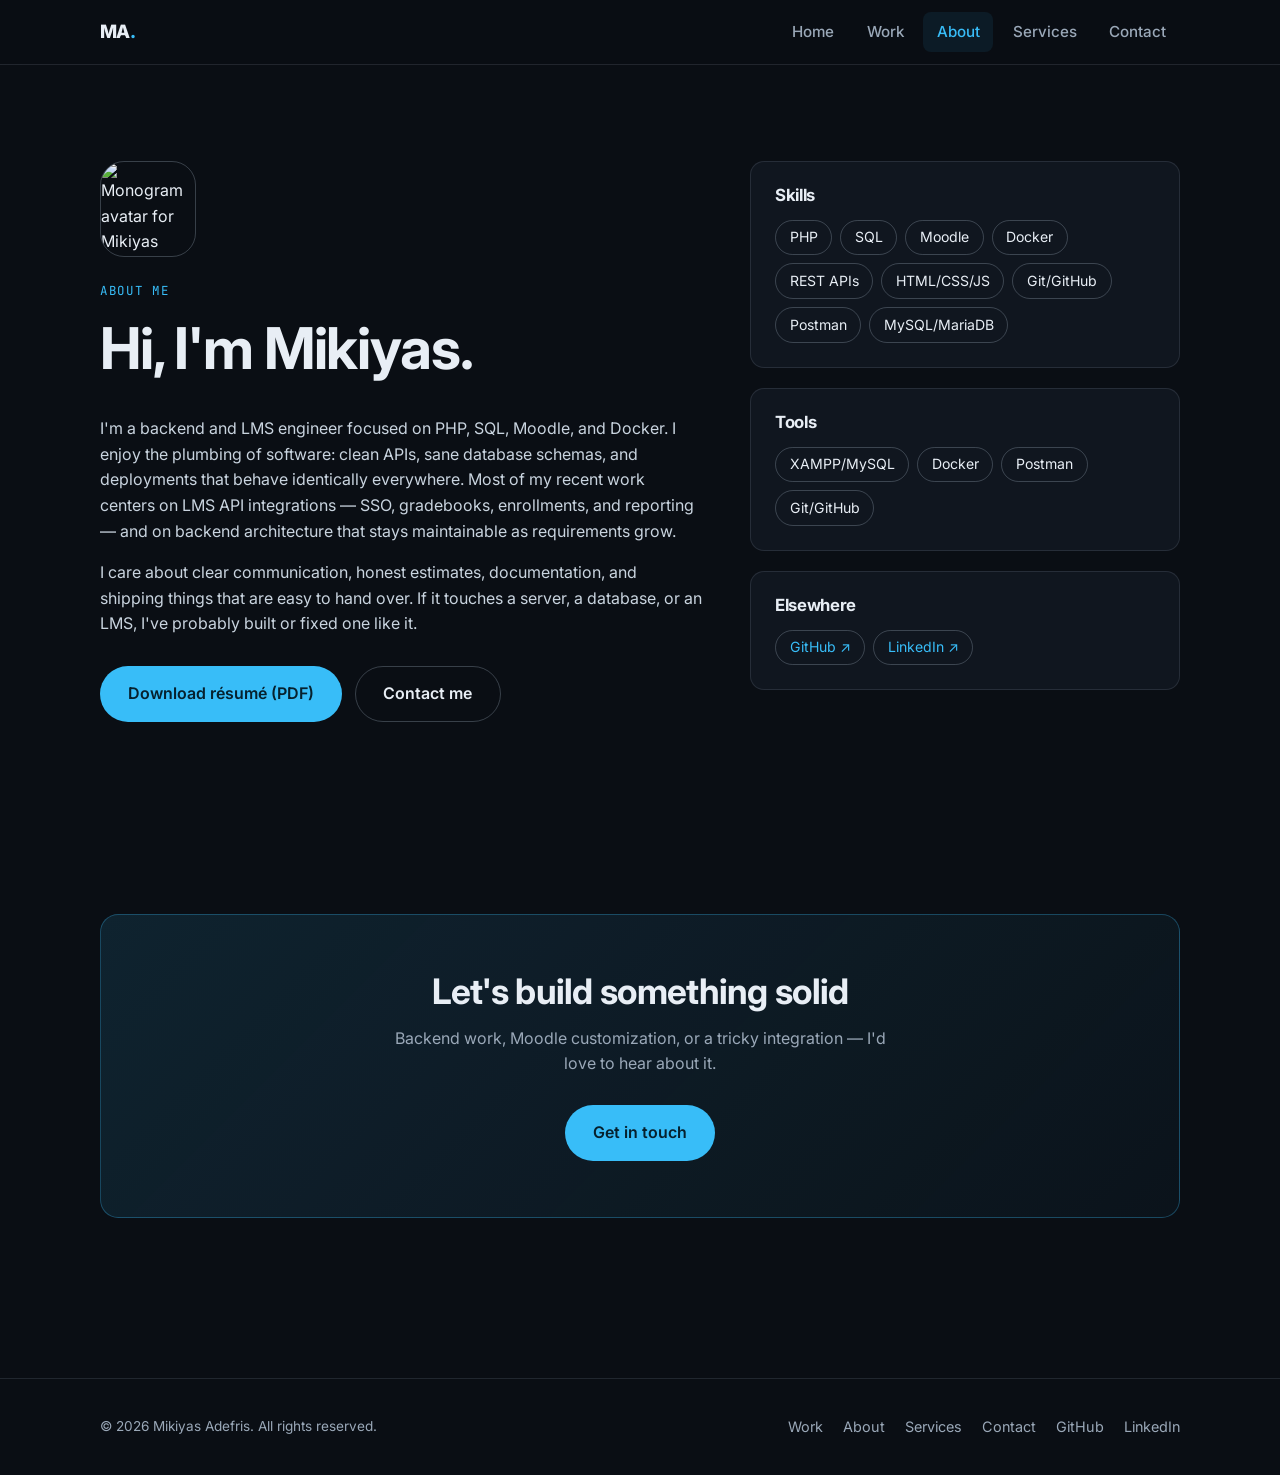
==== about.html @ 08652364 "Initial Portolio" ====
<!DOCTYPE html>
<html lang="en">
<head>
  <meta charset="utf-8">
  <meta name="viewport" content="width=device-width, initial-scale=1">
  <title>About — Mikiyas Adefris | Backend &amp; LMS Engineer</title>
  <meta name="description" content="About Mikiyas Adefris: a backend and LMS engineer working with PHP, SQL, Moodle, and Docker, focused on LMS API integrations and clean backend architecture.">
  <link rel="canonical" href="https://YOUR_DOMAIN/about.html">
  <meta property="og:type" content="website">
  <meta property="og:title" content="About — Mikiyas Adefris">
  <meta property="og:description" content="Backend and LMS engineer working with PHP, SQL, Moodle, and Docker.">
  <meta property="og:url" content="https://YOUR_DOMAIN/about.html">
  <meta property="og:image" content="https://YOUR_DOMAIN/assets/img/og-image.png">
  <meta name="twitter:card" content="summary_large_image">
  <link rel="icon" href="assets/img/favicon.svg" type="image/svg+xml">
  <meta name="theme-color" content="#0a0e14">
  <link rel="preconnect" href="https://fonts.googleapis.com">
  <link rel="preconnect" href="https://fonts.gstatic.com" crossorigin>
  <link href="https://fonts.googleapis.com/css2?family=Inter:wght@400;500;600;700;800&family=JetBrains+Mono:wght@400;500&display=swap" rel="stylesheet">
  <link rel="stylesheet" href="assets/css/styles.css">
  <script src="assets/js/main.js" defer></script>
</head>
<body>
  <a class="skip-link" href="#main">Skip to content</a>

  <header class="site-header">
    <div class="container header-inner">
      <a class="brand" href="index.html">MA<span>.</span></a>
      <button class="nav-toggle" aria-expanded="false" aria-controls="site-nav">
        <span class="visually-hidden">Menu</span>
        <svg viewBox="0 0 24 24" fill="none" stroke="currentColor" stroke-width="2" stroke-linecap="round" aria-hidden="true"><path d="M4 7h16M4 12h16M4 17h16"/></svg>
      </button>
      <nav class="site-nav" id="site-nav" aria-label="Main navigation">
        <ul>
          <li><a href="index.html">Home</a></li>
          <li><a href="work.html">Work</a></li>
          <li><a href="about.html" aria-current="page">About</a></li>
          <li><a href="services.html">Services</a></li>
          <li><a href="contact.html">Contact</a></li>
        </ul>
      </nav>
    </div>
  </header>

  <main id="main">
    <section class="section">
      <div class="container about-grid">
        <div>
          <img class="about-avatar" src="assets/img/avatar.svg" alt="Monogram avatar for Mikiyas Adefris" width="96" height="96">
          <span class="eyebrow">About me</span>
          <h1>Hi, I'm Mikiyas.</h1>
          <div class="prose">
            <p>I'm a backend and LMS engineer focused on PHP, SQL, Moodle, and Docker. I enjoy the plumbing of software: clean APIs, sane database schemas, and deployments that behave identically everywhere. Most of my recent work centers on LMS API integrations — SSO, gradebooks, enrollments, and reporting — and on backend architecture that stays maintainable as requirements grow.</p>
            <p>I care about clear communication, honest estimates, documentation, and shipping things that are easy to hand over. If it touches a server, a database, or an LMS, I've probably built or fixed one like it.</p>
          </div>
          <div class="hero-actions">
            <!-- PLACEHOLDER: replace RESUME_URL with the path to your PDF,
                 e.g. assets/files/Mikiyas-Adefris-Resume.pdf -->
            <a class="btn btn-primary btn-lg" href="RESUME_URL" download>Download résumé (PDF)</a>
            <a class="btn btn-secondary btn-lg" href="contact.html">Contact me</a>
          </div>
        </div>

        <aside aria-label="Skills and tools">
          <div class="skill-group">
            <h3>Skills</h3>
            <ul class="skill-list">
              <li>PHP</li>
              <li>SQL</li>
              <li>Moodle</li>
              <li>Docker</li>
              <li>REST APIs</li>
              <li>HTML/CSS/JS</li>
              <li>Git/GitHub</li>
              <li>Postman</li>
              <li>MySQL/MariaDB</li>
            </ul>
          </div>
          <div class="skill-group">
            <h3>Tools</h3>
            <ul class="skill-list">
              <li>XAMPP/MySQL</li>
              <li>Docker</li>
              <li>Postman</li>
              <li>Git/GitHub</li>
            </ul>
          </div>
          <div class="skill-group">
            <h3>Elsewhere</h3>
            <ul class="skill-list">
              <li><a href="https://github.com/micky-afro" target="_blank" rel="noopener">GitHub ↗</a></li>
              <li><a href="https://www.linkedin.com/in/mikiyas-adefris-61a785260" target="_blank" rel="noopener">LinkedIn ↗</a></li>
            </ul>
          </div>
        </aside>
      </div>
    </section>

    <section class="section">
      <div class="container">
        <div class="cta-band reveal">
          <h2>Let's build something solid</h2>
          <p>Backend work, Moodle customization, or a tricky integration — I'd love to hear about it.</p>
          <a class="btn btn-primary btn-lg" href="contact.html">Get in touch</a>
        </div>
      </div>
    </section>
  </main>

  <footer class="site-footer">
    <div class="container footer-inner">
      <p class="footer-copy">&copy; <span data-year>2026</span> Mikiyas Adefris. All rights reserved.</p>
      <ul class="footer-links">
        <li><a href="work.html">Work</a></li>
        <li><a href="about.html">About</a></li>
        <li><a href="services.html">Services</a></li>
        <li><a href="contact.html">Contact</a></li>
        <li><a href="https://github.com/micky-afro" target="_blank" rel="noopener">GitHub</a></li>
        <li><a href="https://www.linkedin.com/in/mikiyas-adefris-61a785260" target="_blank" rel="noopener">LinkedIn</a></li>
      </ul>
    </div>
  </footer>
</body>
</html>
---- assets/css/styles.css ----
/* ==========================================================================
   Mikiyas Adefris — Portfolio
   Dark mode, minimal, high contrast. Mobile-first.
   Palette: near-black blue background, cyan accent. Fonts: Inter + JetBrains Mono.
   ========================================================================== */

:root {
  --bg: #0a0e14;
  --surface: #10161f;
  --surface-2: #161f2b;
  --border: rgba(154, 168, 184, 0.16);
  --border-strong: rgba(154, 168, 184, 0.32);
  --text: #e8eef5;
  --muted: #9aa8b8;
  --accent: #38bdf8;
  --accent-strong: #7dd3fc;
  --accent-ink: #06212e;
  --success: #34d399;
  --danger: #f87171;
  --radius: 14px;
  --radius-sm: 10px;
  --font-sans: "Inter", system-ui, -apple-system, "Segoe UI", Roboto, Arial, sans-serif;
  --font-mono: "JetBrains Mono", ui-monospace, "Cascadia Code", Consolas, monospace;
  --container: 1080px;
}

*,
*::before,
*::after { box-sizing: border-box; }

html { scroll-behavior: smooth; }

body {
  margin: 0;
  background: var(--bg);
  color: var(--text);
  font-family: var(--font-sans);
  font-size: 16px;
  line-height: 1.6;
  -webkit-font-smoothing: antialiased;
}

img { max-width: 100%; display: block; }
a { color: var(--accent); text-decoration: none; }
a:hover { color: var(--accent-strong); }

:focus-visible {
  outline: 2px solid var(--accent);
  outline-offset: 3px;
  border-radius: 4px;
}

::selection { background: var(--accent); color: var(--accent-ink); }

.visually-hidden {
  position: absolute;
  width: 1px; height: 1px;
  margin: -1px; padding: 0;
  overflow: hidden;
  clip: rect(0 0 0 0);
  white-space: nowrap;
  border: 0;
}

.skip-link {
  position: absolute;
  left: -999px;
  top: 0;
  z-index: 100;
  background: var(--accent);
  color: var(--accent-ink);
  padding: 0.6rem 1rem;
  border-radius: 0 0 8px 0;
  font-weight: 600;
}
.skip-link:focus { left: 0; }

.container { width: min(100% - 2.5rem, var(--container)); margin-inline: auto; }
.section { padding-block: clamp(3.5rem, 8vw, 6rem); }
.section-alt { background: var(--surface); border-block: 1px solid var(--border); }

h1, h2, h3, h4 {
  line-height: 1.15;
  margin: 0 0 0.6em;
  font-weight: 700;
  letter-spacing: -0.02em;
}
h1 { font-size: clamp(2.3rem, 6vw, 3.6rem); }
h2 { font-size: clamp(1.6rem, 3.5vw, 2.2rem); }
h3 { font-size: 1.15rem; }
p { margin: 0 0 1rem; }

.lead {
  font-size: clamp(1.05rem, 2vw, 1.25rem);
  color: var(--muted);
  max-width: 60ch;
}
.muted { color: var(--muted); }

.eyebrow {
  display: block;
  font-family: var(--font-mono);
  font-size: 0.78rem;
  text-transform: uppercase;
  letter-spacing: 0.14em;
  color: var(--accent);
  margin-bottom: 0.9rem;
}

.section-head {
  display: flex;
  flex-wrap: wrap;
  align-items: flex-end;
  justify-content: space-between;
  gap: 1rem;
  margin-bottom: 2rem;
}
.section-head h2 { margin-bottom: 0; }

/* Buttons ---------------------------------------------------------------- */

.btn {
  display: inline-flex;
  align-items: center;
  gap: 0.5rem;
  padding: 0.72rem 1.35rem;
  border-radius: 999px;
  border: 1px solid transparent;
  font-weight: 600;
  font-size: 0.95rem;
  font-family: inherit;
  cursor: pointer;
  transition: transform 0.15s ease, background 0.15s ease,
    border-color 0.15s ease, color 0.15s ease;
}
.btn svg { width: 16px; height: 16px; flex: none; }

.btn-primary { background: var(--accent); color: var(--accent-ink); }
.btn-primary:hover { background: var(--accent-strong); color: var(--accent-ink); transform: translateY(-1px); }

.btn-secondary { background: transparent; color: var(--text); border-color: var(--border-strong); }
.btn-secondary:hover { border-color: var(--accent); color: var(--accent); transform: translateY(-1px); }

.btn-lg { padding: 0.9rem 1.7rem; font-size: 1rem; }

.link-arrow {
  display: inline-flex;
  align-items: center;
  gap: 0.4rem;
  font-weight: 600;
  font-size: 0.92rem;
}
.link-arrow svg { width: 15px; height: 15px; transition: transform 0.15s ease; }
.link-arrow:hover svg { transform: translate(2px, -2px); }

/* Header / nav ------------------------------------------------------------ */

.site-header {
  position: sticky;
  top: 0;
  z-index: 50;
  background: rgba(10, 14, 20, 0.82);
  backdrop-filter: blur(12px);
  -webkit-backdrop-filter: blur(12px);
  border-bottom: 1px solid var(--border);
}
.header-inner {
  display: flex;
  align-items: center;
  justify-content: space-between;
  gap: 1rem;
  min-height: 64px;
}

.brand {
  font-weight: 800;
  font-size: 1.15rem;
  letter-spacing: -0.03em;
  color: var(--text);
}
.brand span { color: var(--accent); }

.site-nav ul {
  display: flex;
  gap: 0.35rem;
  list-style: none;
  margin: 0;
  padding: 0;
}
.site-nav a {
  display: block;
  padding: 0.5rem 0.85rem;
  border-radius: 8px;
  color: var(--muted);
  font-weight: 500;
  font-size: 0.95rem;
}
.site-nav a:hover { color: var(--text); background: var(--surface-2); }
.site-nav a[aria-current="page"] { color: var(--accent); background: rgba(56, 189, 248, 0.08); }

.nav-toggle {
  display: none;
  background: none;
  border: 1px solid var(--border-strong);
  border-radius: 8px;
  padding: 0.45rem 0.55rem;
  color: var(--text);
  cursor: pointer;
}
.nav-toggle svg { width: 20px; height: 20px; display: block; }

@media (max-width: 860px) {
  .nav-toggle { display: block; }
  .site-nav {
    position: absolute;
    top: 100%;
    left: 0;
    right: 0;
    display: none;
    background: var(--surface);
    border-bottom: 1px solid var(--border);
    padding: 0.75rem 1.25rem 1.25rem;
  }
  .site-nav.open { display: block; }
  .site-nav ul { flex-direction: column; gap: 0.15rem; }
  .site-nav a { padding: 0.8rem 0.85rem; font-size: 1rem; }
}

/* Hero --------------------------------------------------------------------- */

.hero {
  position: relative;
  overflow: hidden;
  padding-block: clamp(4rem, 10vw, 7.5rem) clamp(3.5rem, 8vw, 6rem);
}
.hero::before {
  content: "";
  position: absolute;
  top: -220px;
  right: -160px;
  width: 520px;
  height: 520px;
  background: radial-gradient(circle, rgba(56, 189, 248, 0.14), transparent 65%);
  pointer-events: none;
}
.hero h1 { max-width: 18ch; }
.hero-role {
  display: block;
  color: var(--accent);
  font-size: clamp(1.25rem, 3vw, 1.9rem);
  margin-top: 0.35rem;
}
.hero-actions {
  display: flex;
  flex-wrap: wrap;
  gap: 0.8rem;
  margin-top: 1.8rem;
}
.hero-stack {
  display: flex;
  flex-wrap: wrap;
  gap: 0.5rem;
  list-style: none;
  margin: 2.2rem 0 0;
  padding: 0;
}
.hero-stack li {
  font-family: var(--font-mono);
  font-size: 0.8rem;
  color: var(--muted);
  border: 1px solid var(--border);
  border-radius: 999px;
  padding: 0.35rem 0.8rem;
}

/* Cards / grids ------------------------------------------------------------ */

.grid { display: grid; gap: 1.25rem; }
.grid-3 { grid-template-columns: repeat(auto-fill, minmax(300px, 1fr)); }

.card {
  display: flex;
  flex-direction: column;
  overflow: hidden;
  background: var(--surface);
  border: 1px solid var(--border);
  border-radius: var(--radius);
  transition: transform 0.18s ease, border-color 0.18s ease;
}
.card:hover { transform: translateY(-3px); border-color: var(--border-strong); }

.card-media {
  aspect-ratio: 16 / 9;
  background: var(--surface-2);
  border-bottom: 1px solid var(--border);
}
.card-media img { width: 100%; height: 100%; object-fit: cover; }

.card-body {
  display: flex;
  flex-direction: column;
  gap: 0.6rem;
  flex: 1;
  padding: 1.25rem;
}
.card-body h3 { margin: 0; }
.card-body h3 a { color: var(--text); }
.card-body h3 a:hover { color: var(--accent); }

.card-links {
  display: flex;
  flex-wrap: wrap;
  gap: 1rem;
  margin-top: auto;
  padding-top: 0.4rem;
}

.tag-row {
  display: flex;
  flex-wrap: wrap;
  gap: 0.45rem;
  list-style: none;
  margin: 0;
  padding: 0;
}
.tag {
  font-family: var(--font-mono);
  font-size: 0.72rem;
  text-transform: uppercase;
  letter-spacing: 0.06em;
  color: var(--accent);
  background: rgba(56, 189, 248, 0.09);
  border: 1px solid rgba(56, 189, 248, 0.25);
  border-radius: 999px;
  padding: 0.22rem 0.65rem;
}

/* Filter chips --------------------------------------------------------------*/

.chips {
  display: flex;
  flex-wrap: wrap;
  gap: 0.55rem;
  margin: 1.5rem 0 2rem;
}
.chip {
  background: transparent;
  color: var(--muted);
  border: 1px solid var(--border-strong);
  border-radius: 999px;
  padding: 0.42rem 1rem;
  font-family: inherit;
  font-size: 0.88rem;
  font-weight: 600;
  cursor: pointer;
  transition: color 0.15s ease, border-color 0.15s ease, background 0.15s ease;
}
.chip:hover { color: var(--text); border-color: var(--text); }
.chip[aria-pressed="true"] {
  background: var(--accent);
  border-color: var(--accent);
  color: var(--accent-ink);
}

/* What I do ------------------------------------------------------------------*/

.what-grid {
  display: grid;
  grid-template-columns: 1.05fr 1fr;
  gap: 3rem;
  align-items: start;
}
@media (max-width: 860px) { .what-grid { grid-template-columns: 1fr; } }

.capabilities {
  display: grid;
  grid-template-columns: repeat(auto-fit, minmax(230px, 1fr));
  gap: 1rem;
}
.capability {
  background: var(--surface);
  border: 1px solid var(--border);
  border-radius: var(--radius-sm);
  padding: 1.15rem 1.25rem;
}
.capability h3 { font-size: 1rem; margin-bottom: 0.3rem; }
.capability p { font-size: 0.9rem; color: var(--muted); margin: 0; }

/* Case study ------------------------------------------------------------------*/

.breadcrumb { margin-bottom: 1.75rem; }
.breadcrumb a { color: var(--muted); font-size: 0.92rem; }
.breadcrumb a:hover { color: var(--accent); }

.case-header { padding-block: clamp(2.5rem, 6vw, 4rem) 2rem; }
.case-header .tag-row { margin-bottom: 1.1rem; }

.case-meta {
  display: grid;
  grid-template-columns: repeat(auto-fit, minmax(200px, 1fr));
  gap: 1rem;
  margin: 1.75rem 0 0;
}
.meta-box {
  background: var(--surface);
  border: 1px solid var(--border);
  border-radius: var(--radius-sm);
  padding: 1rem 1.15rem;
}
.meta-box dt {
  font-family: var(--font-mono);
  font-size: 0.72rem;
  text-transform: uppercase;
  letter-spacing: 0.1em;
  color: var(--muted);
  margin-bottom: 0.35rem;
}
.meta-box dd { margin: 0; font-weight: 600; font-size: 0.95rem; }

.case-figure { margin: 0 0 2.5rem; }

.case-section { padding-block: 2rem; }
.case-section + .case-section { border-top: 1px solid var(--border); }
.case-section h2 { font-size: 1.35rem; }

.prose { max-width: 68ch; color: #c9d4df; }
.prose ul { padding-left: 1.2rem; }

blockquote.testimonial {
  margin: 0;
  max-width: 62ch;
  background: var(--surface);
  border-left: 3px solid var(--accent);
  border-radius: 0 var(--radius-sm) var(--radius-sm) 0;
  padding: 1.25rem 1.5rem;
  font-style: italic;
}
blockquote.testimonial footer {
  margin-top: 0.75rem;
  font-style: normal;
  font-size: 0.88rem;
  color: var(--muted);
}

.figure {
  margin: 0;
  background: var(--surface);
  border: 1px solid var(--border);
  border-radius: var(--radius);
  overflow: hidden;
}
.figure img { width: 100%; }
.figure figcaption {
  padding: 0.7rem 1rem;
  font-size: 0.85rem;
  color: var(--muted);
  border-top: 1px solid var(--border);
}

/* About ------------------------------------------------------------------------*/

.about-grid {
  display: grid;
  grid-template-columns: 1.4fr 1fr;
  gap: 3rem;
  align-items: start;
}
@media (max-width: 800px) { .about-grid { grid-template-columns: 1fr; } }

.about-avatar {
  width: 96px;
  height: 96px;
  border-radius: 24px;
  border: 1px solid var(--border-strong);
  margin-bottom: 1.5rem;
}

.skill-group {
  background: var(--surface);
  border: 1px solid var(--border);
  border-radius: var(--radius);
  padding: 1.5rem;
  margin-bottom: 1.25rem;
}
.skill-group h3 { margin-bottom: 0.9rem; font-size: 1.05rem; }
.skill-list {
  display: flex;
  flex-wrap: wrap;
  gap: 0.5rem;
  list-style: none;
  margin: 0;
  padding: 0;
}
.skill-list li {
  border: 1px solid var(--border-strong);
  border-radius: 999px;
  padding: 0.35rem 0.85rem;
  font-size: 0.88rem;
}

/* Services ------------------------------------------------------------------------*/

.service-card {
  display: flex;
  flex-direction: column;
  gap: 0.5rem;
  background: var(--surface);
  border: 1px solid var(--border);
  border-radius: var(--radius);
  padding: 1.5rem;
}
.service-card p { color: var(--muted); font-size: 0.95rem; margin: 0; }
.service-num {
  font-family: var(--font-mono);
  font-size: 0.85rem;
  color: var(--accent);
}
.price-note {
  margin-top: auto;
  padding-top: 0.75rem;
  font-size: 0.88rem;
  font-weight: 600;
  color: var(--text) !important;
}

.steps {
  counter-reset: step;
  display: grid;
  grid-template-columns: repeat(auto-fit, minmax(190px, 1fr));
  gap: 1rem;
  list-style: none;
  margin: 0;
  padding: 0;
}
.step {
  background: var(--surface);
  border: 1px solid var(--border);
  border-radius: var(--radius-sm);
  padding: 1.25rem;
}
.step::before {
  counter-increment: step;
  content: "0" counter(step);
  display: block;
  font-family: var(--font-mono);
  font-size: 0.85rem;
  color: var(--accent);
  margin-bottom: 0.5rem;
}
.step h3 { font-size: 1rem; margin-bottom: 0.25rem; }
.step p { font-size: 0.9rem; color: var(--muted); margin: 0; }

/* Contact ----------------------------------------------------------------------------*/

.contact-grid {
  display: grid;
  grid-template-columns: 1fr 1.2fr;
  gap: 3rem;
  align-items: start;
}
@media (max-width: 860px) { .contact-grid { grid-template-columns: 1fr; } }

.contact-list {
  display: grid;
  gap: 0.9rem;
  list-style: none;
  margin: 0;
  padding: 0;
}
.contact-item {
  display: flex;
  align-items: center;
  gap: 1rem;
  background: var(--surface);
  border: 1px solid var(--border);
  border-radius: var(--radius-sm);
  padding: 1rem 1.15rem;
  transition: border-color 0.15s ease;
}
.contact-item:hover { border-color: var(--accent); }
.contact-icon {
  width: 40px;
  height: 40px;
  flex: none;
  display: grid;
  place-items: center;
  background: rgba(56, 189, 248, 0.1);
  color: var(--accent);
  border-radius: 10px;
}
.contact-icon svg { width: 19px; height: 19px; }
.contact-item strong { display: block; font-size: 0.95rem; }
.contact-item span {
  display: block;
  font-size: 0.83rem;
  color: var(--muted);
  word-break: break-all;
}

.form-field { margin-bottom: 1.15rem; }
.form-field label {
  display: block;
  font-weight: 600;
  font-size: 0.92rem;
  margin-bottom: 0.4rem;
}
.form-field .hint { font-weight: 400; color: var(--muted); font-size: 0.8rem; }

input[type="text"],
input[type="email"],
textarea {
  width: 100%;
  background: var(--surface);
  border: 1px solid var(--border-strong);
  border-radius: var(--radius-sm);
  color: var(--text);
  padding: 0.8rem 1rem;
  font: inherit;
  transition: border-color 0.15s ease, box-shadow 0.15s ease;
}
input:focus,
textarea:focus {
  outline: none;
  border-color: var(--accent);
  box-shadow: 0 0 0 3px rgba(56, 189, 248, 0.15);
}
textarea { min-height: 150px; resize: vertical; }

.hp-field {
  position: absolute;
  left: -9999px;
  width: 1px;
  height: 1px;
  overflow: hidden;
}

.form-status {
  display: none;
  padding: 1rem 1.15rem;
  border-radius: var(--radius-sm);
  font-weight: 600;
  margin-bottom: 1.15rem;
}
.form-status.show { display: block; }
.form-status.success {
  background: rgba(52, 211, 153, 0.12);
  border: 1px solid rgba(52, 211, 153, 0.4);
  color: var(--success);
}
.form-status.error {
  background: rgba(248, 113, 113, 0.1);
  border: 1px solid rgba(248, 113, 113, 0.4);
  color: var(--danger);
}

/* CTA band ------------------------------------------------------------------------------*/

.cta-band {
  background: linear-gradient(135deg, rgba(56, 189, 248, 0.12), rgba(56, 189, 248, 0.03));
  border: 1px solid rgba(56, 189, 248, 0.3);
  border-radius: calc(var(--radius) * 1.3);
  padding: clamp(2rem, 5vw, 3.5rem);
  text-align: center;
}
.cta-band h2 { margin-bottom: 0.4em; }
.cta-band p {
  color: var(--muted);
  max-width: 52ch;
  margin-inline: auto;
}
.cta-band .btn { margin-top: 0.75rem; }

/* Footer ----------------------------------------------------------------------------------*/

.site-footer {
  border-top: 1px solid var(--border);
  padding-block: 2.2rem;
  margin-top: 4rem;
}
.footer-inner {
  display: flex;
  flex-wrap: wrap;
  align-items: center;
  justify-content: space-between;
  gap: 1.25rem;
}
.footer-links {
  display: flex;
  flex-wrap: wrap;
  gap: 1.25rem;
  list-style: none;
  margin: 0;
  padding: 0;
}
.footer-links a { color: var(--muted); font-size: 0.9rem; }
.footer-links a:hover { color: var(--accent); }
.footer-copy { font-size: 0.85rem; color: var(--muted); margin: 0; }

/* Reveal animation ---------------------------------------------------------------------------*/

.reveal {
  opacity: 0;
  transform: translateY(14px);
  transition: opacity 0.5s ease, transform 0.5s ease;
}
.reveal.visible { opacity: 1; transform: none; }

@media (prefers-reduced-motion: reduce) {
  html { scroll-behavior: auto; }
  *, *::before, *::after {
    animation: none !important;
    transition: none !important;
  }
  .reveal { opacity: 1; transform: none; }
}

/* 404 ------------------------------------------------------------------------------------------*/

.error-page { text-align: center; padding-block: 7rem 4rem; }
.error-code {
  font-family: var(--font-mono);
  font-size: clamp(3.5rem, 12vw, 7rem);
  color: var(--accent);
  margin: 0 0 0.5rem;
}
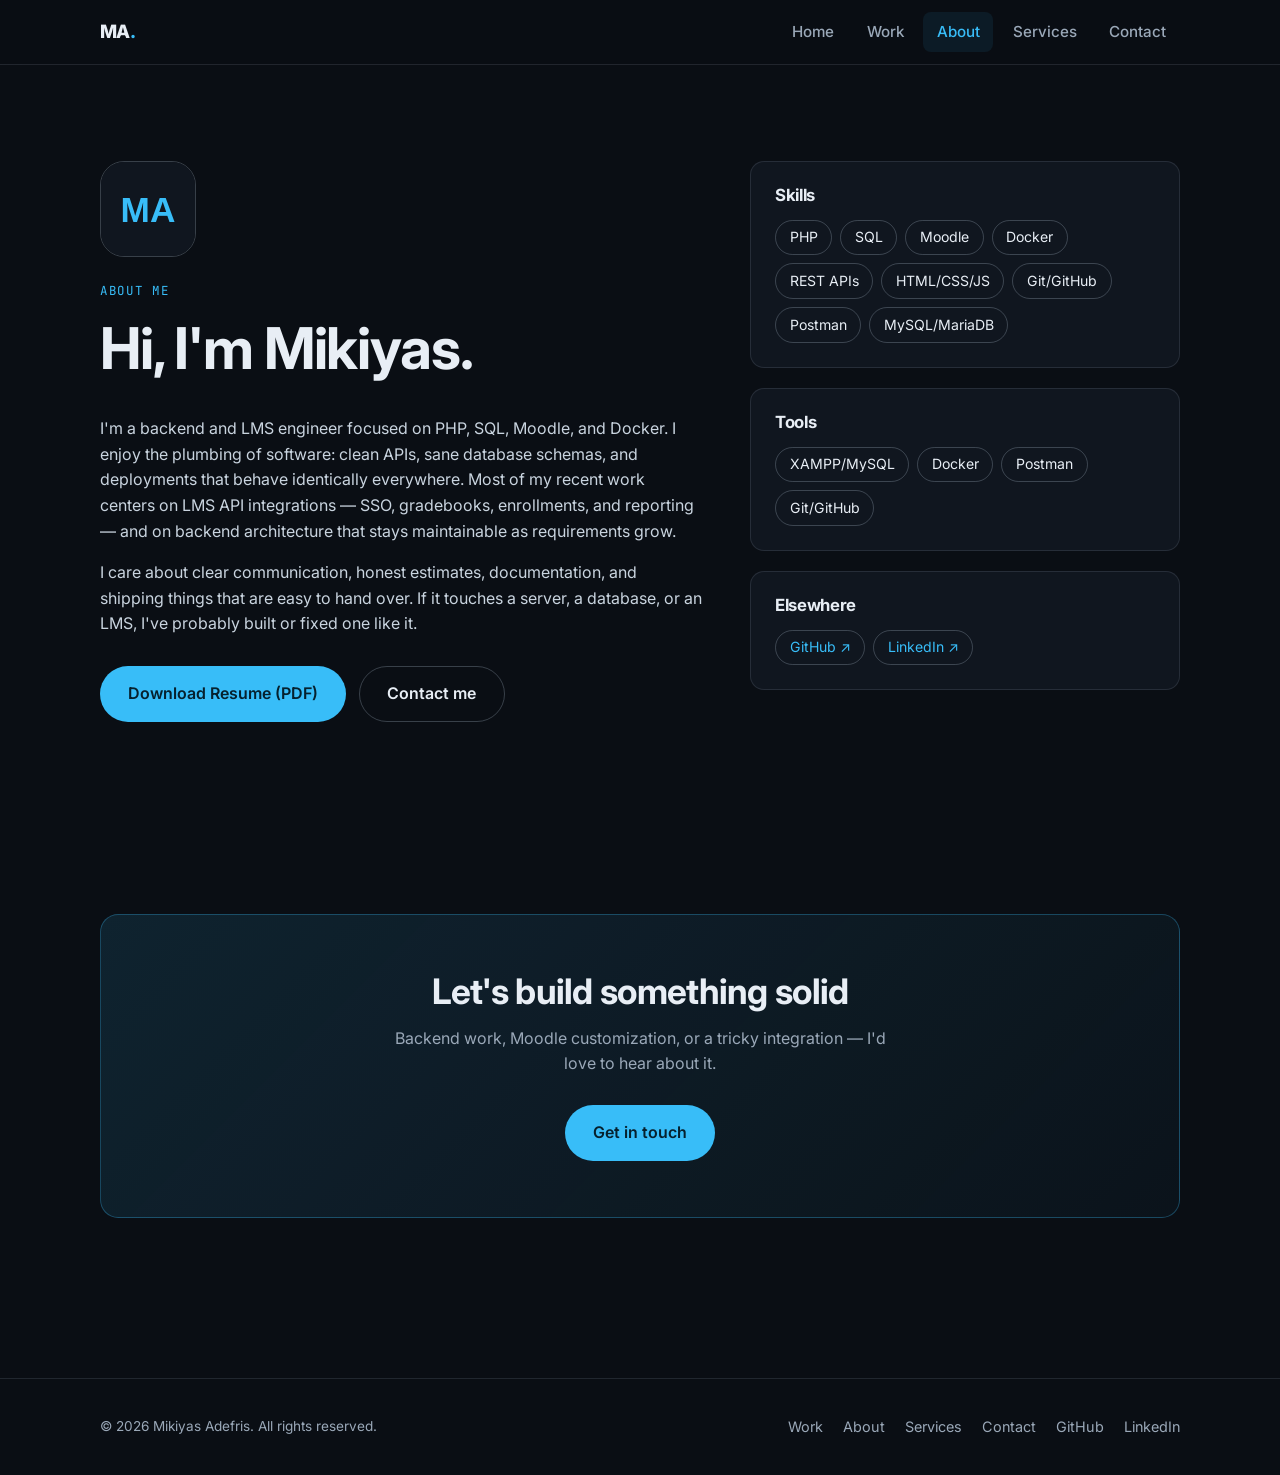
==== commit 7a006610: "Some feature update" ====
--- a/about.html
+++ b/about.html
@@ -46,7 +46,7 @@
     <section class="section">
       <div class="container about-grid">
         <div>
-          <img class="about-avatar" src="assets/img/avatar.svg" alt="Monogram avatar for Mikiyas Adefris" width="96" height="96">
+          <img class="about-avatar" src="assets/img/favicon.svg" alt="Monogram avatar for Mikiyas Adefris" width="96" height="96">
           <span class="eyebrow">About me</span>
           <h1>Hi, I'm Mikiyas.</h1>
           <div class="prose">
@@ -54,9 +54,11 @@
             <p>I care about clear communication, honest estimates, documentation, and shipping things that are easy to hand over. If it touches a server, a database, or an LMS, I've probably built or fixed one like it.</p>
           </div>
           <div class="hero-actions">
-            <!-- PLACEHOLDER: replace RESUME_URL with the path to your PDF,
-                 e.g. assets/files/Mikiyas-Adefris-Resume.pdf -->
-            <a class="btn btn-primary btn-lg" href="RESUME_URL" download>Download résumé (PDF)</a>
+           <a class="btn btn-primary btn-lg"
+       href="assets/files/Mikiyas-Adefris-Resume.pdf"
+       download>
+        Download Resume (PDF)
+    </a>
             <a class="btn btn-secondary btn-lg" href="contact.html">Contact me</a>
           </div>
         </div>
